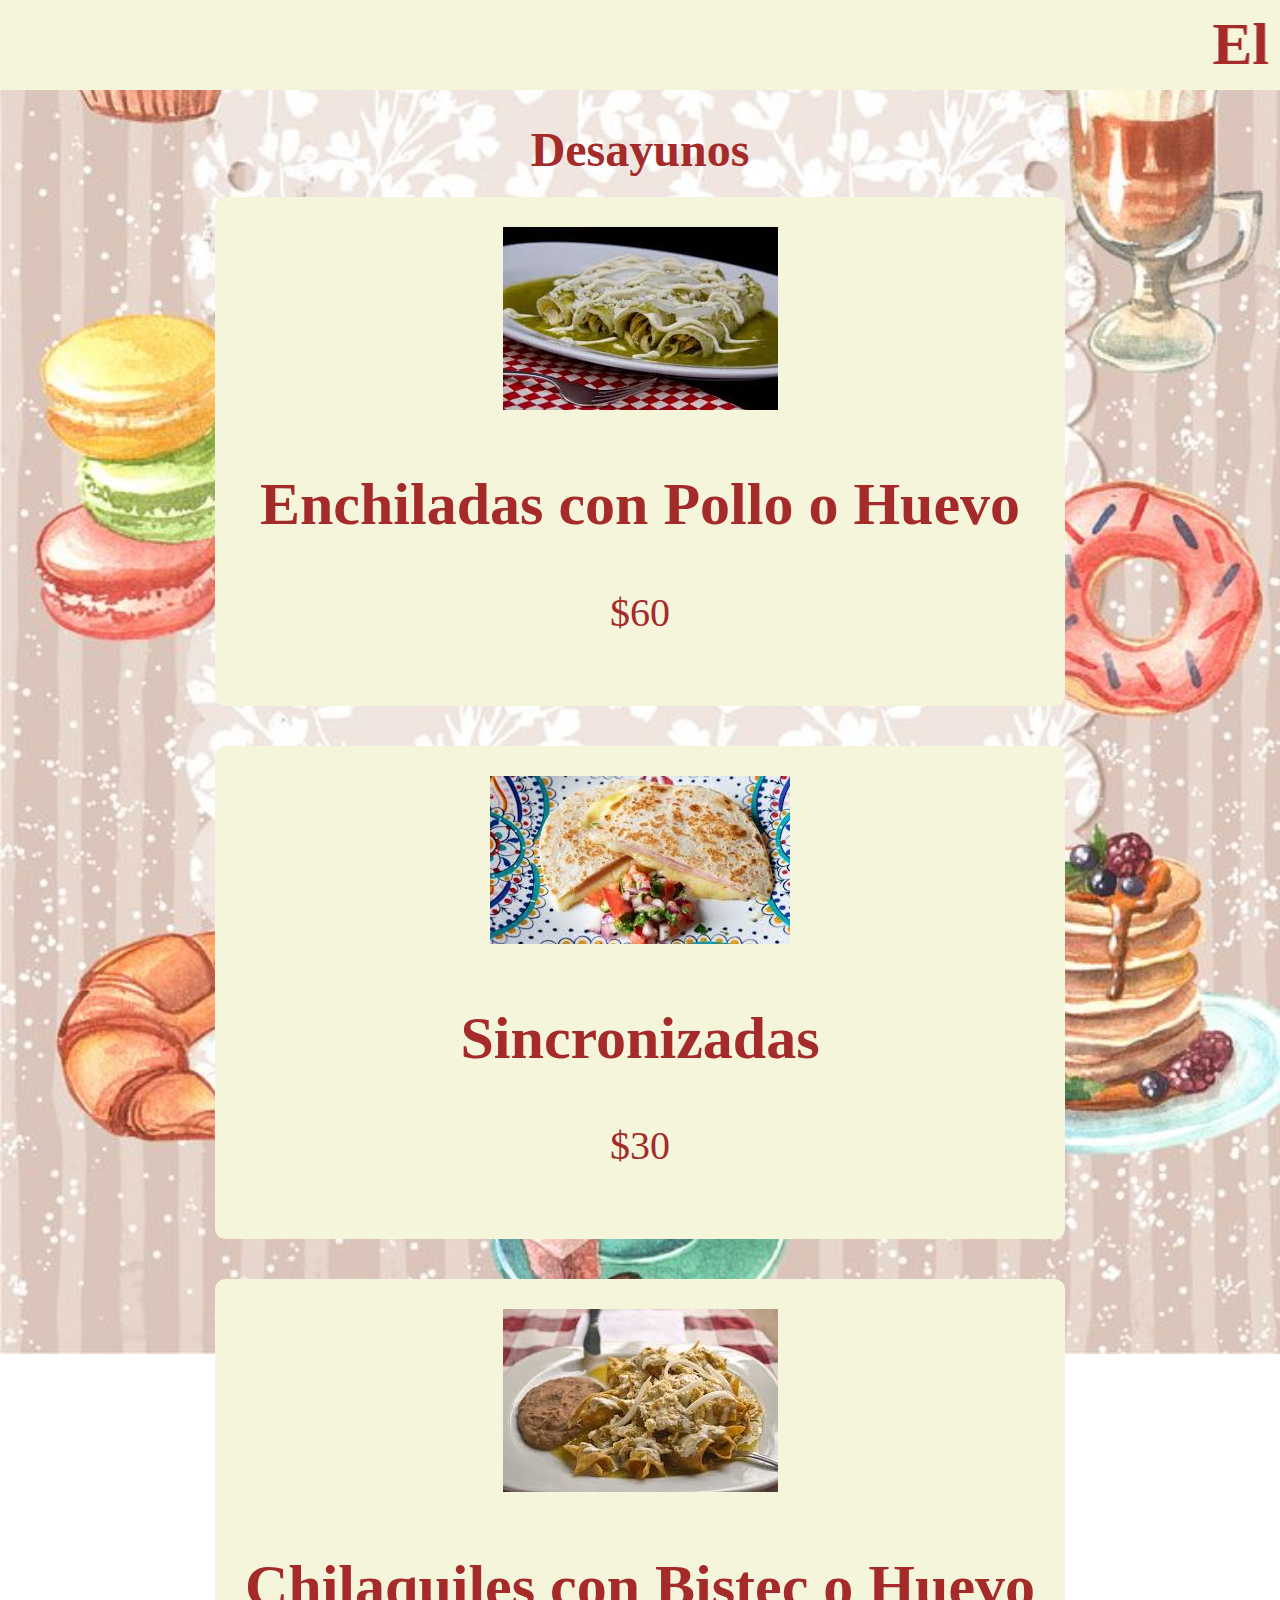
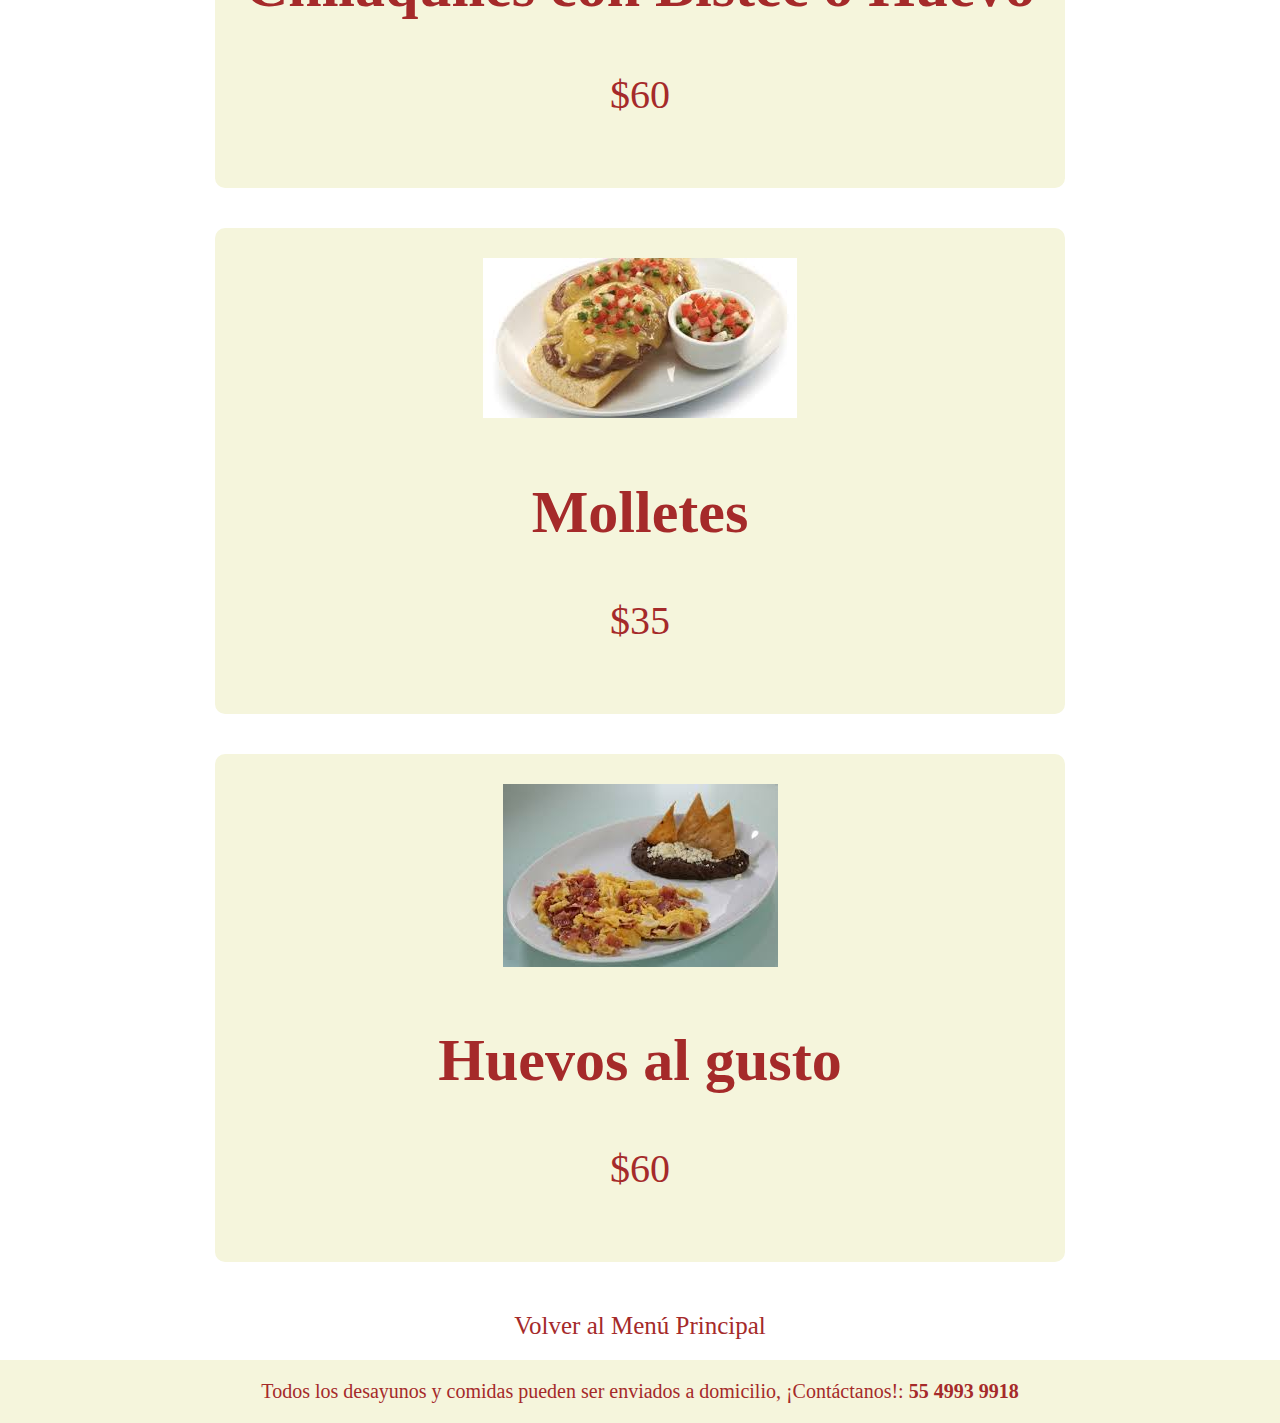
==== Desayunos.html @ 710966b1 "Add files via upload" ====
<!DOCTYPE html>
<html lang="es">
<head>
    <meta charset="UTF-8">
    <meta name="viewport" content="width=device-width, initial-scale=1.0">
    <title>Desayunos - El Buen Sazón</title>
    <link rel="stylesheet" href="estilos.css">
</head>
<body>
    <div class="container">
        <header>
            <marquee>El Buen Sazón</marquee>
        </header>
        <main>
            <h1>Desayunos</h1>
            <div class="menu">
                <div class="menu-item">
                    <img src="ench.jpg" alt="Enchiladas" class="menu-image">
                    <div>
                        <h2>Enchiladas con Pollo o Huevo</h2>
                        <p>$60</p>
                    </div>
                </div>
                <div class="menu-item">
                    <img src="sinc.jpg" alt="Sincronizadas" class="menu-image">
                    <div>
                        <h2>Sincronizadas</h2>
                        <p>$30</p>
                    </div>
                </div>
                <div class="menu-item">
                    <img src="chilaq.jpg" alt="Chilaquiles" class="menu-image">
                    <div>
                        <h2>Chilaquiles con Bistec o Huevo</h2>
                        <p>$60</p>
                    </div>
                </div>
                <div class="menu-item">
                    <img src="moll.jpg" alt="Molletes" class="menu-image">
                    <div>
                        <h2>Molletes</h2>
                        <p>$35</p>
                    </div>
                </div>
                <div class="menu-item">
                    <img src="huev.jpg" alt="Huevo" class="menu-image">
                    <div>
                        <h2>Huevos al gusto</h2>
                        <p>$60</p>
                    </div>
                </div>
            </div>
            <a href="PagPrincipal.html" class="back-button">Volver al Menú Principal</a>
        </main>
        <footer>
            <p>Todos los desayunos y comidas pueden ser enviados a domicilio, ¡Contáctanos!: <strong>55 4993 9918</strong></p>
        </footer>
    </div>
</body>
</html>
---- estilos.css ----
body {
    font-family: Homeworks;
    margin: 0;
    padding: 0;
    background: url('fondo3.jpg') no-repeat center center fixed;
    background-size: cover;
    color: #fff;
}

.container {
    display: flex;
    flex-direction: column;
    justify-content: space-between;
    height: 100vh;
}

header {
    background: beige;
    padding: 10px;
    text-align: center;
    height: 70px;
}

marquee {
    color: brown;
    font-weight: bold;
    font-family: Homeworks;
    font-size: 60px;
}

main {
    flex: 1;
    display: flex;
    flex-direction: column;
    align-items: center;
    justify-content: center;
    text-align: center;
}

h1 {
    font-size: 3em;
    margin-bottom: 20px;
    color: brown;
}

.menu {
    display: flex;
    flex-direction: column;
    gap: 40px;
}

.menu-item {
    background: beige;
    padding: 30px;
    border-radius: 10px;
    text-decoration: none;
    color: brown;
    font-size: 40px;
    transition: background 0.3s;
    cursor: pointer;
}

.menu-item:hover {
    background: brown;
    color: white;
}

.sub-menu {
    display: none;
    flex-direction: column;
    gap: 10px;
    margin-top: 10px;
    background: beige;
    padding: 10px;
    border-radius: 10px;
}

.sub-menu-item {
    background: beige;
    padding: 30px;
    border-radius: 5px;
    text-decoration: none;
    color: brown;
    font-size: 30px;
    transition: background 0.3s;
}

.sub-menu-item:hover {
    background: rgba(255, 235, 59, 0.8);
    color: #000;
}

.back-button {
    margin-top: 30px;
    background: rgba(255, 255, 255, 0.7);
    padding: 20px 30px;
    border-radius: 10px;
    text-decoration: none;
    color: brown;
    font-size: 25px;
    transition: background 0.3s;
    font-family: Century Gothic21;
}

.back-button:hover {
    background: rgba(255, 255, 255, 1);
}

footer {
    background: beige;
    padding: 25pxpx;
    text-align: center;
    font-family: Century Gothic;
    font-size: 20px;
    color: brown;
}
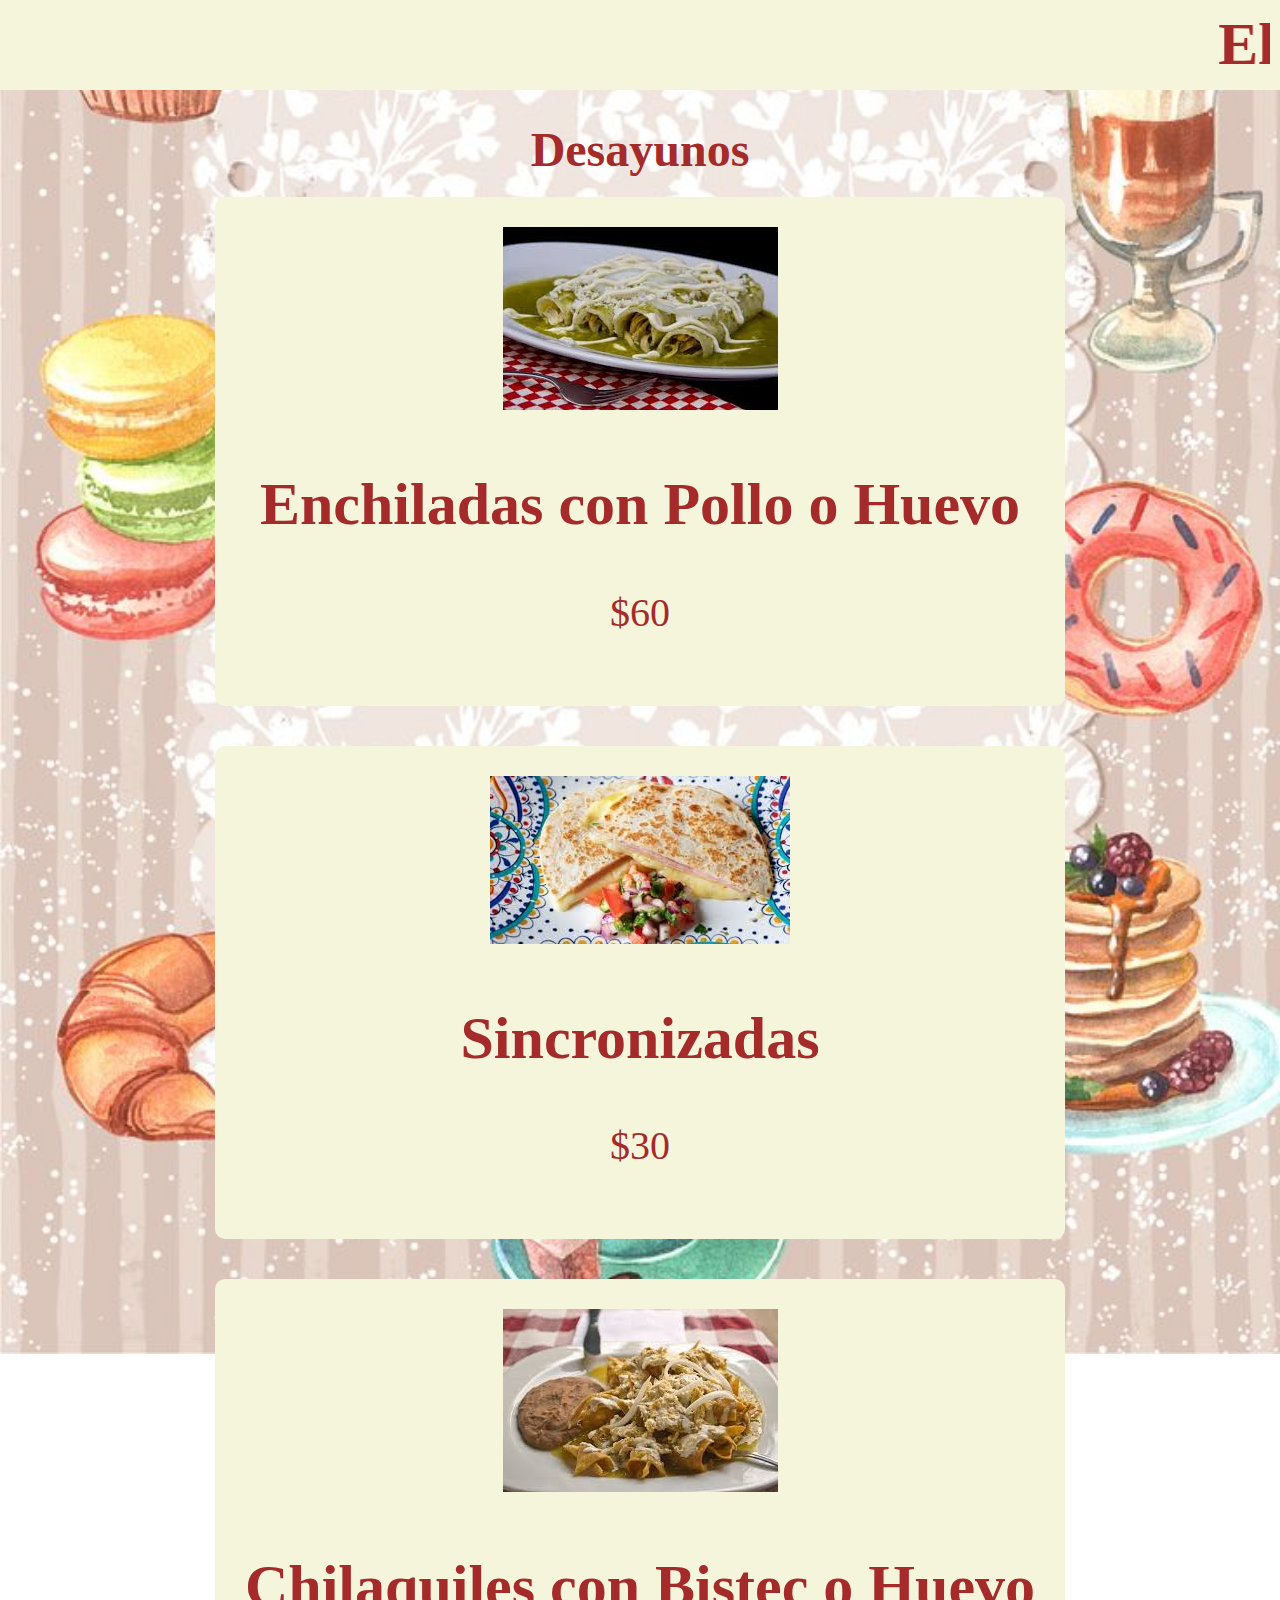
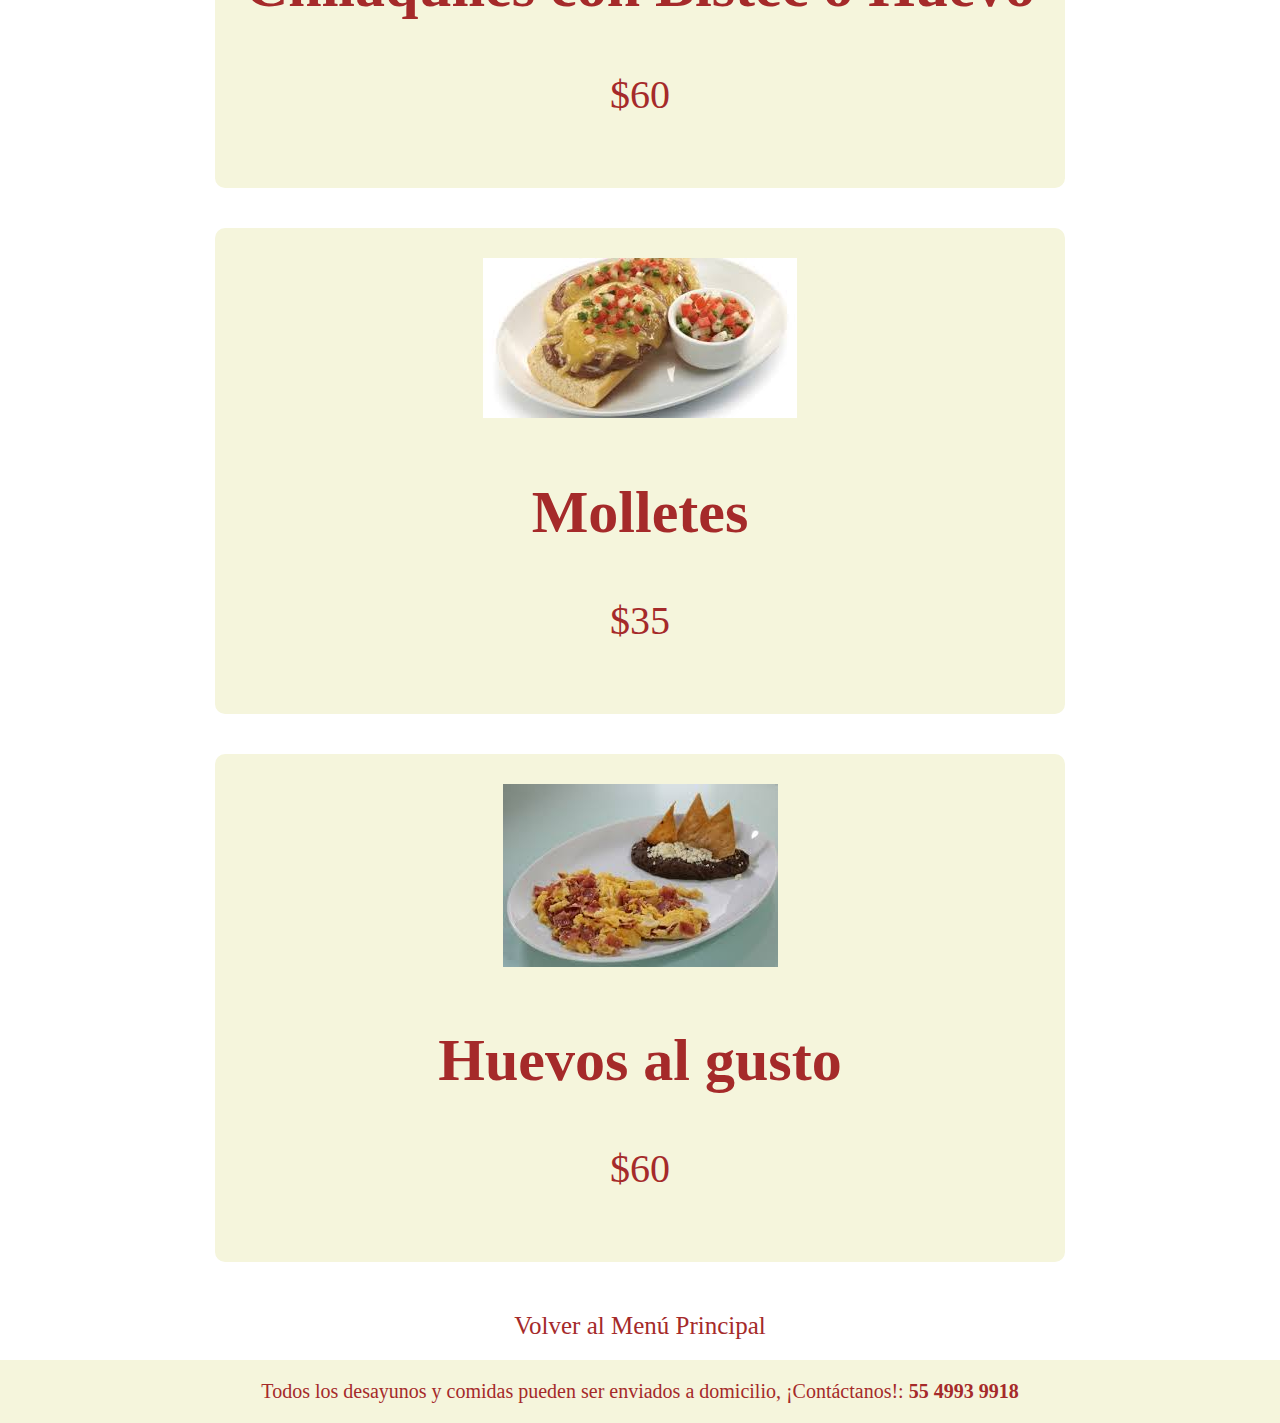
==== commit 3f8bf77d: "Update Desayunos.html" ====
--- a/Desayunos.html
+++ b/Desayunos.html
@@ -50,7 +50,7 @@
                     </div>
                 </div>
             </div>
-            <a href="PagPrincipal.html" class="back-button">Volver al Menú Principal</a>
+            <a href="index.html" class="back-button">Volver al Menú Principal</a>
         </main>
         <footer>
             <p>Todos los desayunos y comidas pueden ser enviados a domicilio, ¡Contáctanos!: <strong>55 4993 9918</strong></p>
